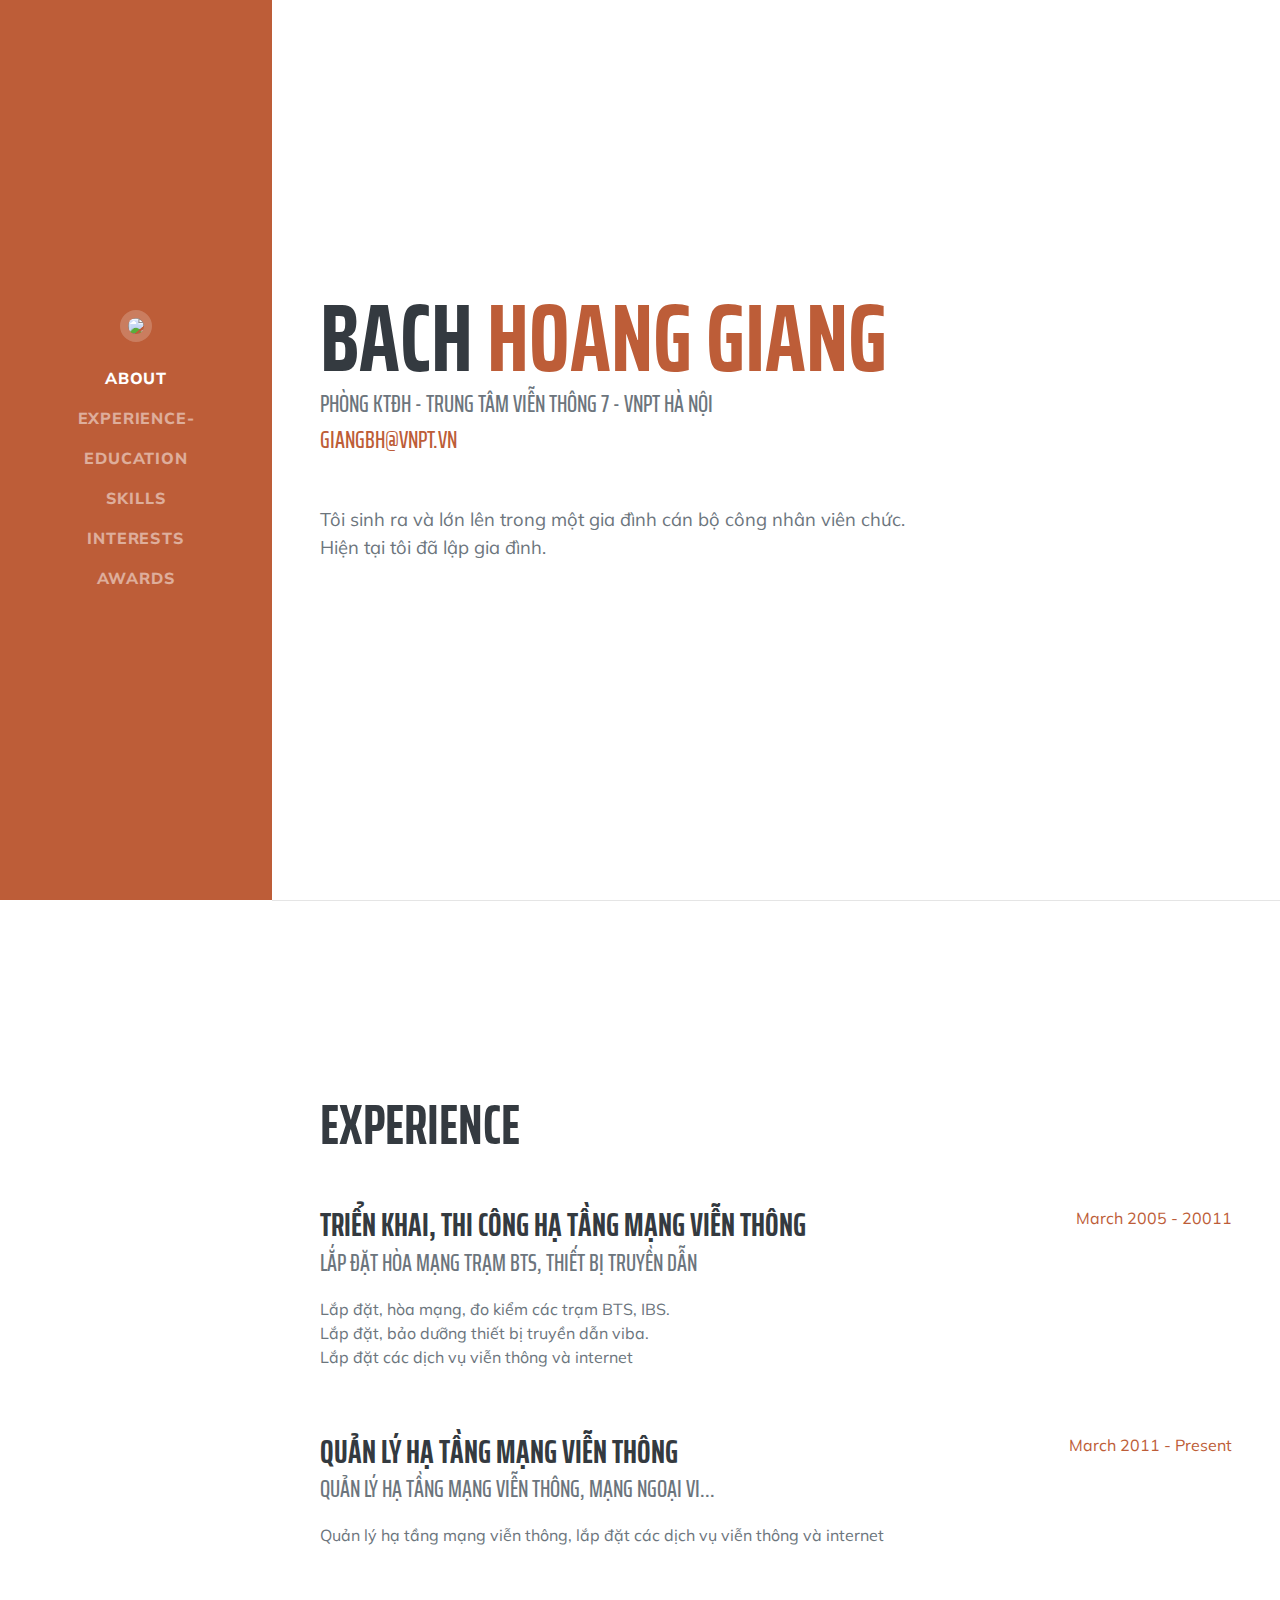
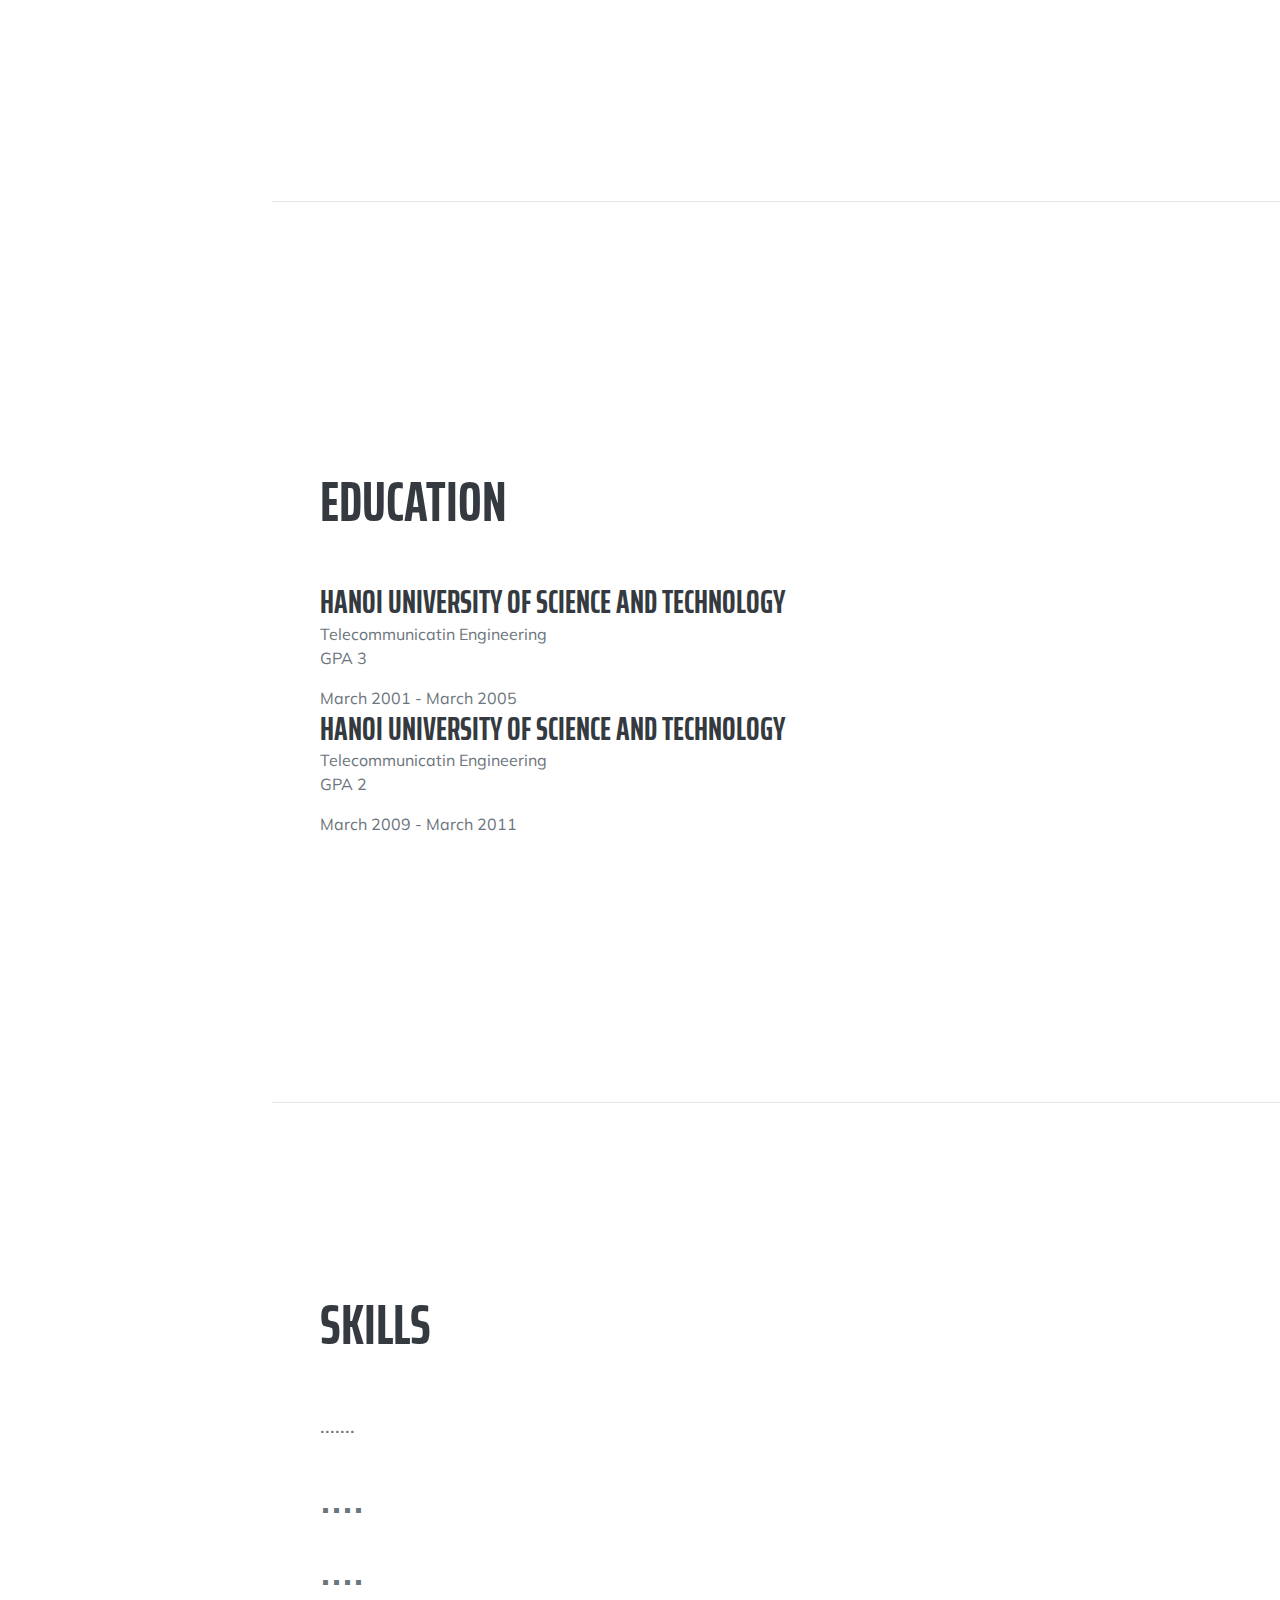
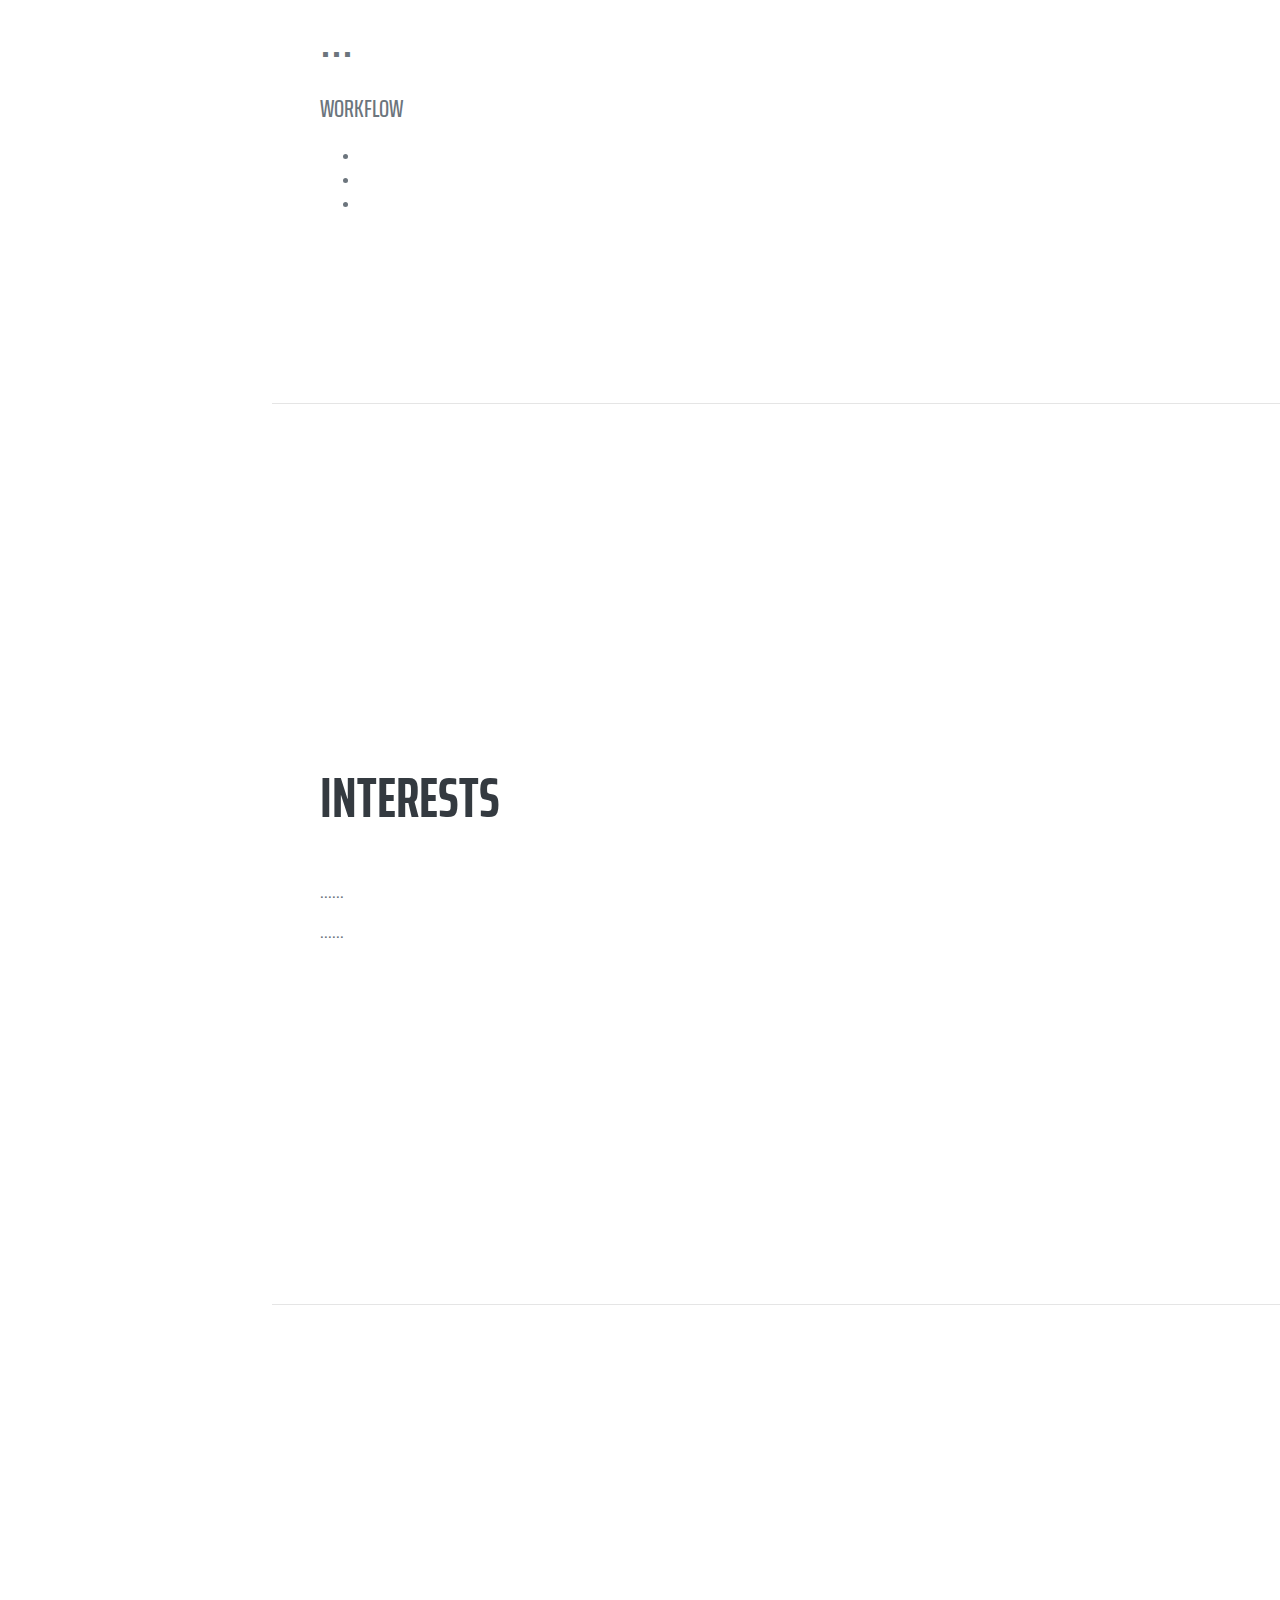
==== Profile_BHGiang/Begin/index.html @ 7d3c9685 "Profile" ====
<!DOCTYPE html>
<html lang="en" xmlns="http://www.w3.org/1999/html" xmlns="http://www.w3.org/1999/html">
    <head>
        <meta charset="utf-8" />
        <meta name="viewport" content="width=device-width, initial-scale=1, shrink-to-fit=no" />
        <meta name="description" content="" />
        <meta name="author" content="" />
        <title>CodeLean Education</title>
        <link rel="icon" type="image/x-icon" href="assets/img/favicon.ico" />
        <!-- Font Awesome icons (free version)-->
        <script src="https://use.fontawesome.com/releases/v5.15.1/js/all.js" crossorigin="anonymous"></script>
        <!-- Google fonts-->
        <link href="https://fonts.googleapis.com/css?family=Saira+Extra+Condensed:500,700" rel="stylesheet" type="text/css" />
        <link href="https://fonts.googleapis.com/css?family=Muli:400,400i,800,800i" rel="stylesheet" type="text/css" />
        <!-- Core theme CSS (includes Bootstrap)-->
        <link href="css/styles.css" rel="stylesheet" />
    </head>
    <body id="page-top">
        <!-- Start coding here-->
        <!--Navigation-->
        <nav class="navbar navbar-expand-lg navbar-dark bg-primary fixed-top" id="sideNav">
            <a class="navbar-brand js-scroll-triger" href="#page-top">
                <span class="d-block d-lg-none">Nguyen Trong Cuong</span>
                <span class="d-none d-lg-block">
                    <img class="img-fluid img-profile rounded-circle mx-auto mb-2" src="assets/img/profile.jpg">
                </span>
            </a>
            <button class="navbar-toggler" type="button" data-toggle="collapse" data-target="#navbarSupportedContent"
                    aria-controls="navbarSupportedContent" aria-expanded="false" aria-label="Toggle navigation">
                <span class="navbar-toggler-icon"</span>
            </button>
            <div class="collapse navbar-collapse" id="navbarSupportedContent">
                <ul class="navbar-nav">
                    <li class="nav-item"><a class="nav-link js-scroll-trigger" href="#about">About</a></li>
                    <li class="nav-item"><a class="nav-link js-scroll-trigger" href="#experience-">Experience-</a></li>
                    <li class="nav-item"><a class="nav-link js-scroll-trigger" href="#education">Education</a></li>
                    <li class="nav-item"><a class="nav-link js-scroll-trigger" href="#skills">Skills</a></li>
                    <li class="nav-item"><a class="nav-link js-scroll-trigger" href="#interests">Interests</a></li>
                    <li class="nav-item"><a class="nav-link js-scroll-trigger" href="#awards">Awards</a></li>
                </ul>
            </div>
        </nav>
        <! page content-->
        <div class="container-fluid p-0">
            <!--About-->
            <section class="resume-section" id="about">
                <div class="resume-section-content">
                   <h1 class="mb-0">
                        Bach
                       <span class="text-primary">Hoang Giang</span>
                   </h1>
                    <div class="subheading mb-5">
                        Phòng KTĐH - Trung tâm Viễn thông 7 - VNPT Hà Nội <br>
                        <a href="mailto:giangbh@vnpt.vn">giangbh@vnpt.vn</a>
                    </div>
                    <p class="lead mb-5">Tôi sinh ra và lớn lên trong một gia đình cán bộ công nhân viên chức.</br>
                        Hiện tại tôi đã lập gia đình.</p>
                    <div class="social-icon">
                        <a class="social-icon" href="#"><i class="fab fa-github"></i></a>
                        <a class="social-icon" href="#"><i class="fab fa-twitter"></i></a>
                        <a class="social-icon" href="#"><i class="fab fa-facebook-f"></i></a>
                    </div>
                </div>
            </section>
            <hr class="m-0"
            <!--Experience-->
            <section class="resume-section" id="experience">
                <div class="resume-section-content">
                    <h2 class="mb-5">Experience</h2>
                    <div class="d-flex flex-column flex-md-row justify-content-between mb-5">
                        <div class="flex-grow-1">
                            <h3 class="mb-0">Triển khai, thi công hạ tầng mạng viễn thông</h3>
                            <div class="subheading mb-3">Lắp đặt hòa mạng trạm BTS, thiết bị truyền dẫn</div>
                            <p>Lắp đặt, hòa mạng, đo kiểm các trạm BTS, IBS. </br>
                                Lắp đặt, bảo dưỡng thiết bị truyền dẫn viba. </br>
                                Lắp đặt các dịch vụ viễn thông và internet</p>
                        </div>
                        <div class="flex-shrink-0"><span class="text-primary">March 2005 - 20011</span></div>
                    </div>
                    <div class="d-flex flex-column flex-md-row justify-content-between mb-5">
                        <div class="flex-grow-1">
                            <h3 class="mb-0">Quản lý hạ tầng mạng viễn thông</h3>
                            <div class="subheading mb-3">Quản lý hạ tầng mạng viễn thông, mạng ngoại vi...</div>
                            <p> Quản lý hạ tầng mạng viễn thông, lắp đặt các dịch vụ viễn thông và internet</p>
                        </div>
                        <div class="flex-shrink-0"><span class="text-primary">March 2011 - Present</span></div>                     </di
                    </div>
                </div>
            </section>
            <hr class="m-0"
            <!--Education-->
            <section class="resume-section" id="education">
                <div class="resume-section-content">
                    <h2 class="mb-5">Education</h2>
                    <div class="d-inline flex-column flex-md-row justify-content-between mb-5">
                        <div class="flex-grow-1">
                            <h3 class="mb-0">HANOI UNIVERSITY OF SCIENCE AND TECHNOLOGY</h3>
                            <div>Telecommunicatin Engineering</div>
                            <p>GPA 3</p>
                        </div>
                        <div class="flex-shrink-0">March 2001 - March 2005</div>
                    </div>
                    <div class="d-inline flex-column flex-md-row justify-content-between mb-5">
                        <div class="flex-grow-1">
                            <h3 class="mb-0">HANOI UNIVERSITY OF SCIENCE AND TECHNOLOGY</h3>
                            <div>Telecommunicatin Engineering</div>
                            <p>GPA 2</p>
                        </div>
                        <div class="flex-shrink-0">March 2009 - March 2011</div>
                    </div>
                </div>
            </section>
                <hr class="m-0"
            <!--Skills-->
            <section class="resume-section" id="skills">
                <div class="resume-section-content">
                    <h2 class="mb-5">Skills</h2>
                    <div class="subheading mb-3">.......</div>
                    <ul class="list-inline dev-icons">
                        <li><span class="list-inline-item"><i class="fab fa-html5"></i></span>....</li>
                        <li><span class="list-inline-item"><i class="fab fa-css3-alt"></i></span>....</li>
                        <li><span class="list-inline-item"><i class="fab fa-js-square"></i></span>...</li>
                    </ul>
                    <div class="subheading mb-3">Workflow</div>
                    <ul class="fa-ul mb-0">
                        <li><span class="fa-li"><i class="fas fa-check"></i></span></li>
                        <li><span class="fa-li"><i class="fas fa-check"></i></span></li>
                        <li><span class="fa-li"><i class="fas fa-check"></i></span></li>
                    </ul>
                </div>
            </section>
            <hr class="m-0"
                <! --Interests-->
            <section class="resume-section" id="interests">
                <div class="resume-section-content">
                    <h2 class="mb-5">Interests</h2>
                    <p>......</p>
                    <p class="mb-0">......</p>

                </div>
            </section>
            <hr class="m-0"
            <!--Awards-->
            <section class="resume-section" id="awards">
                <div class="resume-section-content">
                    <h2 class="mb-5">.....</h2>
                    <ul class="fa-ul mb-0">
                        <li>
                            <span class="fa-li"><i class="fa fa-trophy text-warning"></i></span>
                        </li>
                        <li>
                            <span class="fa-li"><i class="fa fa-trophy text-warning"></i></span>
                        </li>
                        <li>
                            <span class="fa-li"><i class="fa fa-trophy text-warning"></i></span>
                        </li>
                    </ul>
                </div>
            </section>
            <hr class="m-0"
        </div>
        <!-- Bootstrap core JS-->
        <script src="https://cdnjs.cloudflare.com/ajax/libs/jquery/3.5.1/jquery.min.js"></script>
        <script src="https://cdn.jsdelivr.net/npm/bootstrap@4.5.3/dist/js/bootstrap.bundle.min.js"></script>
        <!-- Third party plugin JS-->
        <script src="https://cdnjs.cloudflare.com/ajax/libs/jquery-easing/1.4.1/jquery.easing.min.js"></script>
        <!-- Core theme JS-->
        <script src="js/scripts.js"></script>
    </body>
</html>
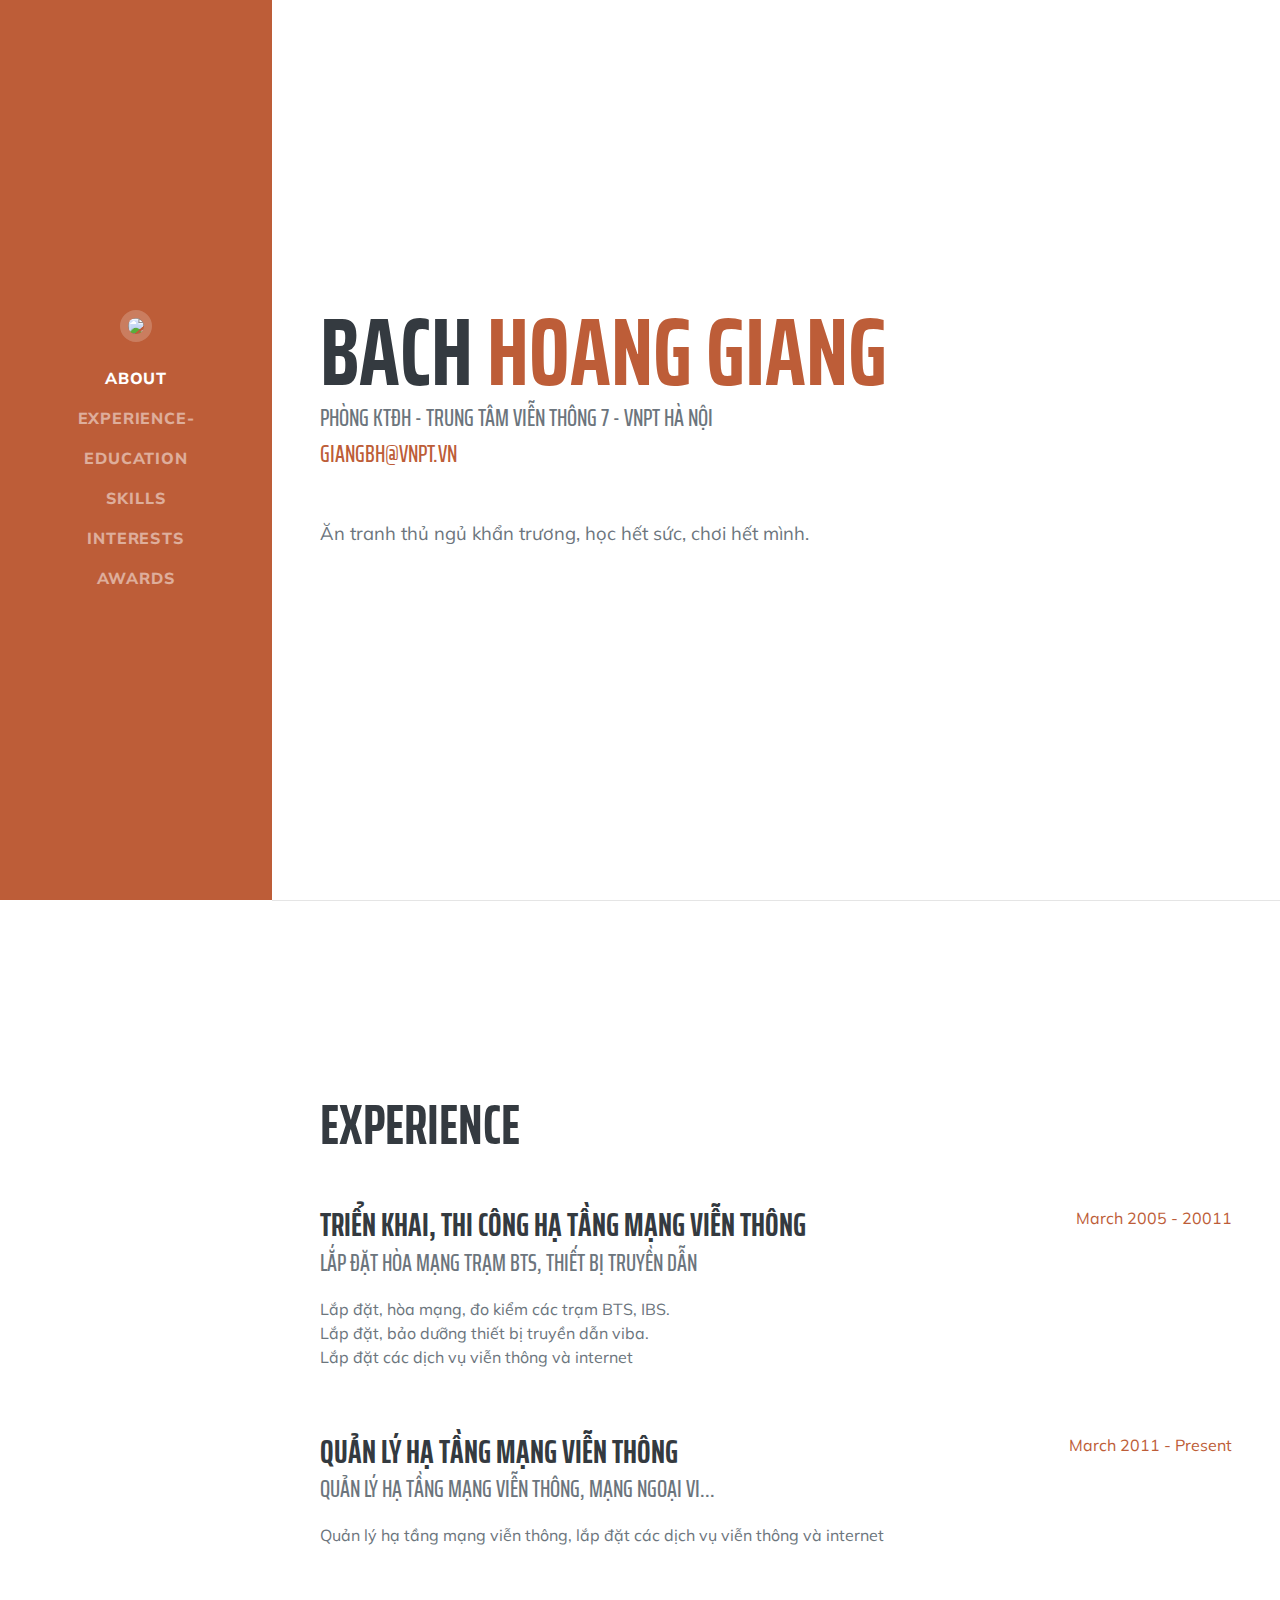
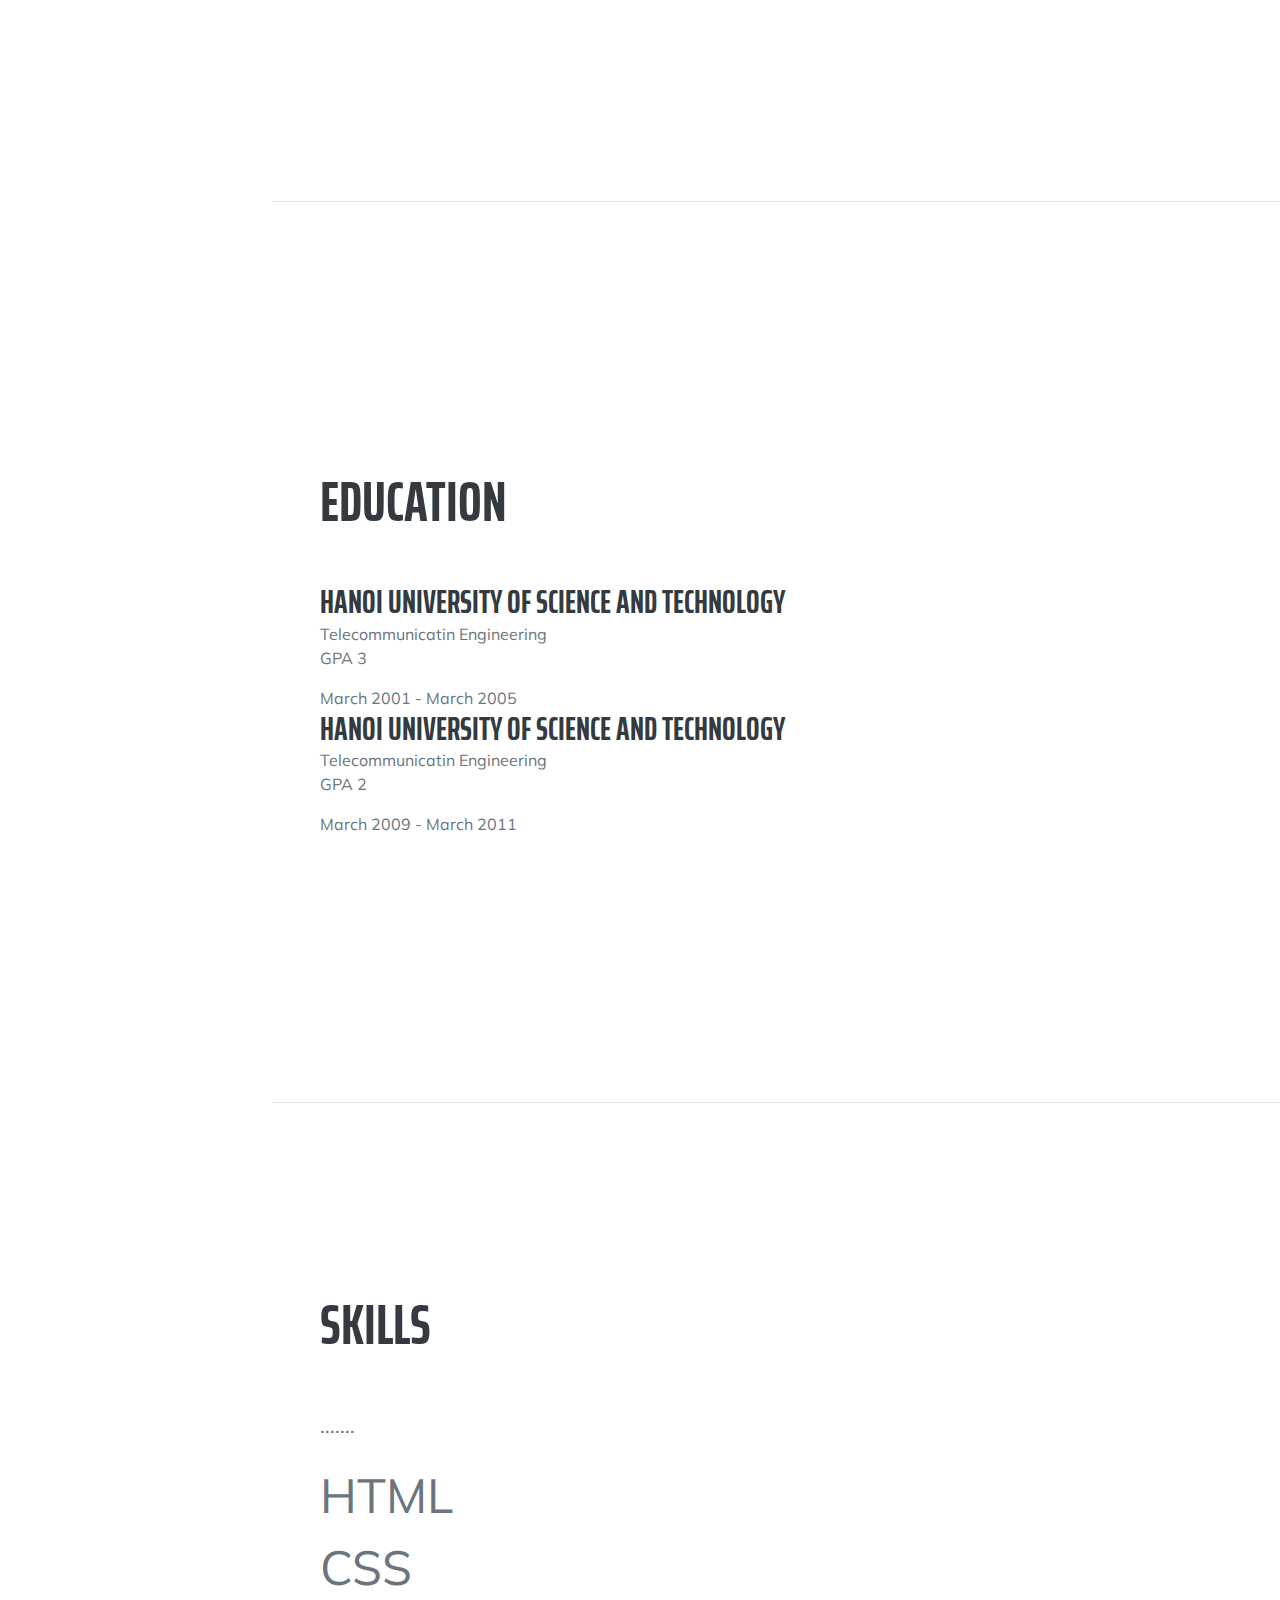
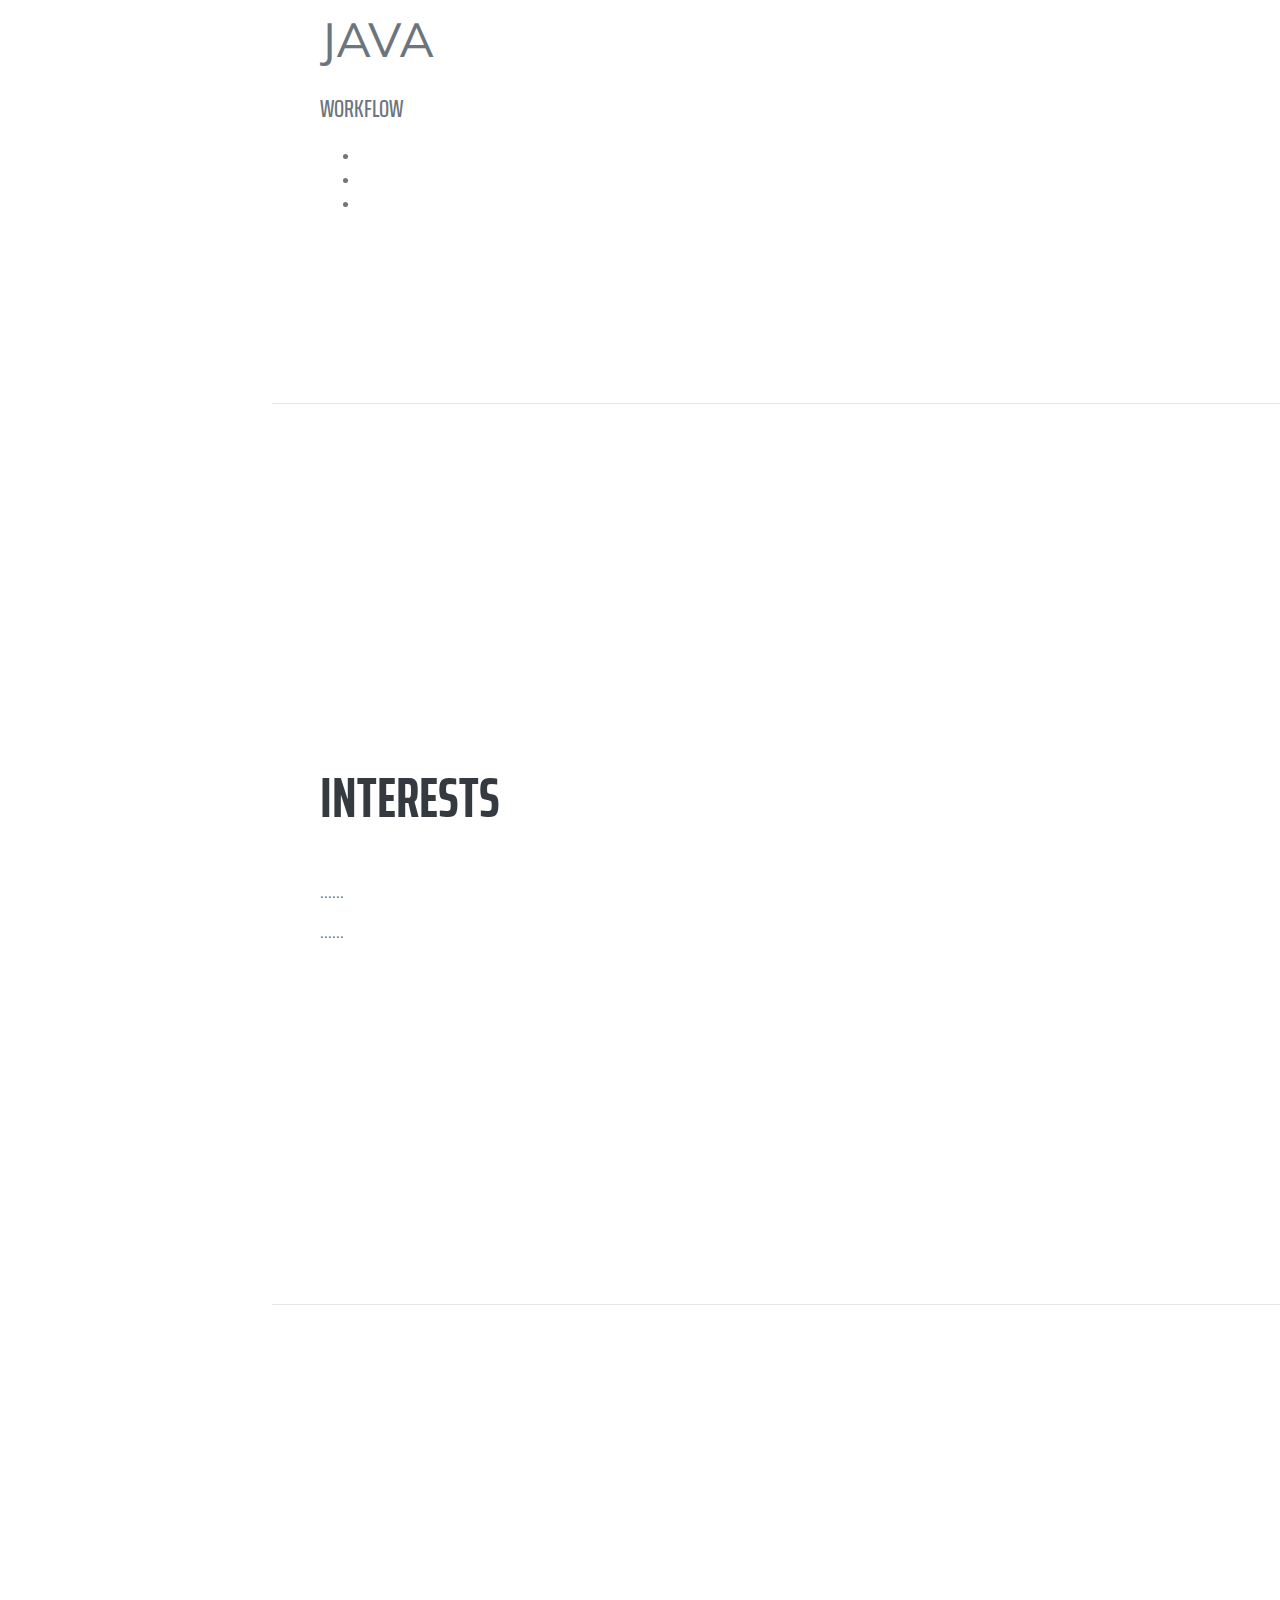
==== commit 15924904: "Update index.html" ====
--- a/Profile_BHGiang/Begin/index.html
+++ b/Profile_BHGiang/Begin/index.html
@@ -53,8 +53,7 @@
                         Phòng KTĐH - Trung tâm Viễn thông 7 - VNPT Hà Nội <br>
                         <a href="mailto:giangbh@vnpt.vn">giangbh@vnpt.vn</a>
                     </div>
-                    <p class="lead mb-5">Tôi sinh ra và lớn lên trong một gia đình cán bộ công nhân viên chức.</br>
-                        Hiện tại tôi đã lập gia đình.</p>
+                    <p class="lead mb-5">Ăn tranh thủ ngủ khẩn trương, học hết sức, chơi hết mình.</p>
                     <div class="social-icon">
                         <a class="social-icon" href="#"><i class="fab fa-github"></i></a>
                         <a class="social-icon" href="#"><i class="fab fa-twitter"></i></a>
@@ -117,9 +116,9 @@
                     <h2 class="mb-5">Skills</h2>
                     <div class="subheading mb-3">.......</div>
                     <ul class="list-inline dev-icons">
-                        <li><span class="list-inline-item"><i class="fab fa-html5"></i></span>....</li>
-                        <li><span class="list-inline-item"><i class="fab fa-css3-alt"></i></span>....</li>
-                        <li><span class="list-inline-item"><i class="fab fa-js-square"></i></span>...</li>
+                        <li><span class="list-inline-item"><i class="fab fa-html5"></i></span>HTML</li>
+                        <li><span class="list-inline-item"><i class="fab fa-css3-alt"></i></span>CSS</li>
+                        <li><span class="list-inline-item"><i class="fab fa-js-square"></i></span>JAVA</li>
                     </ul>
                     <div class="subheading mb-3">Workflow</div>
                     <ul class="fa-ul mb-0">
